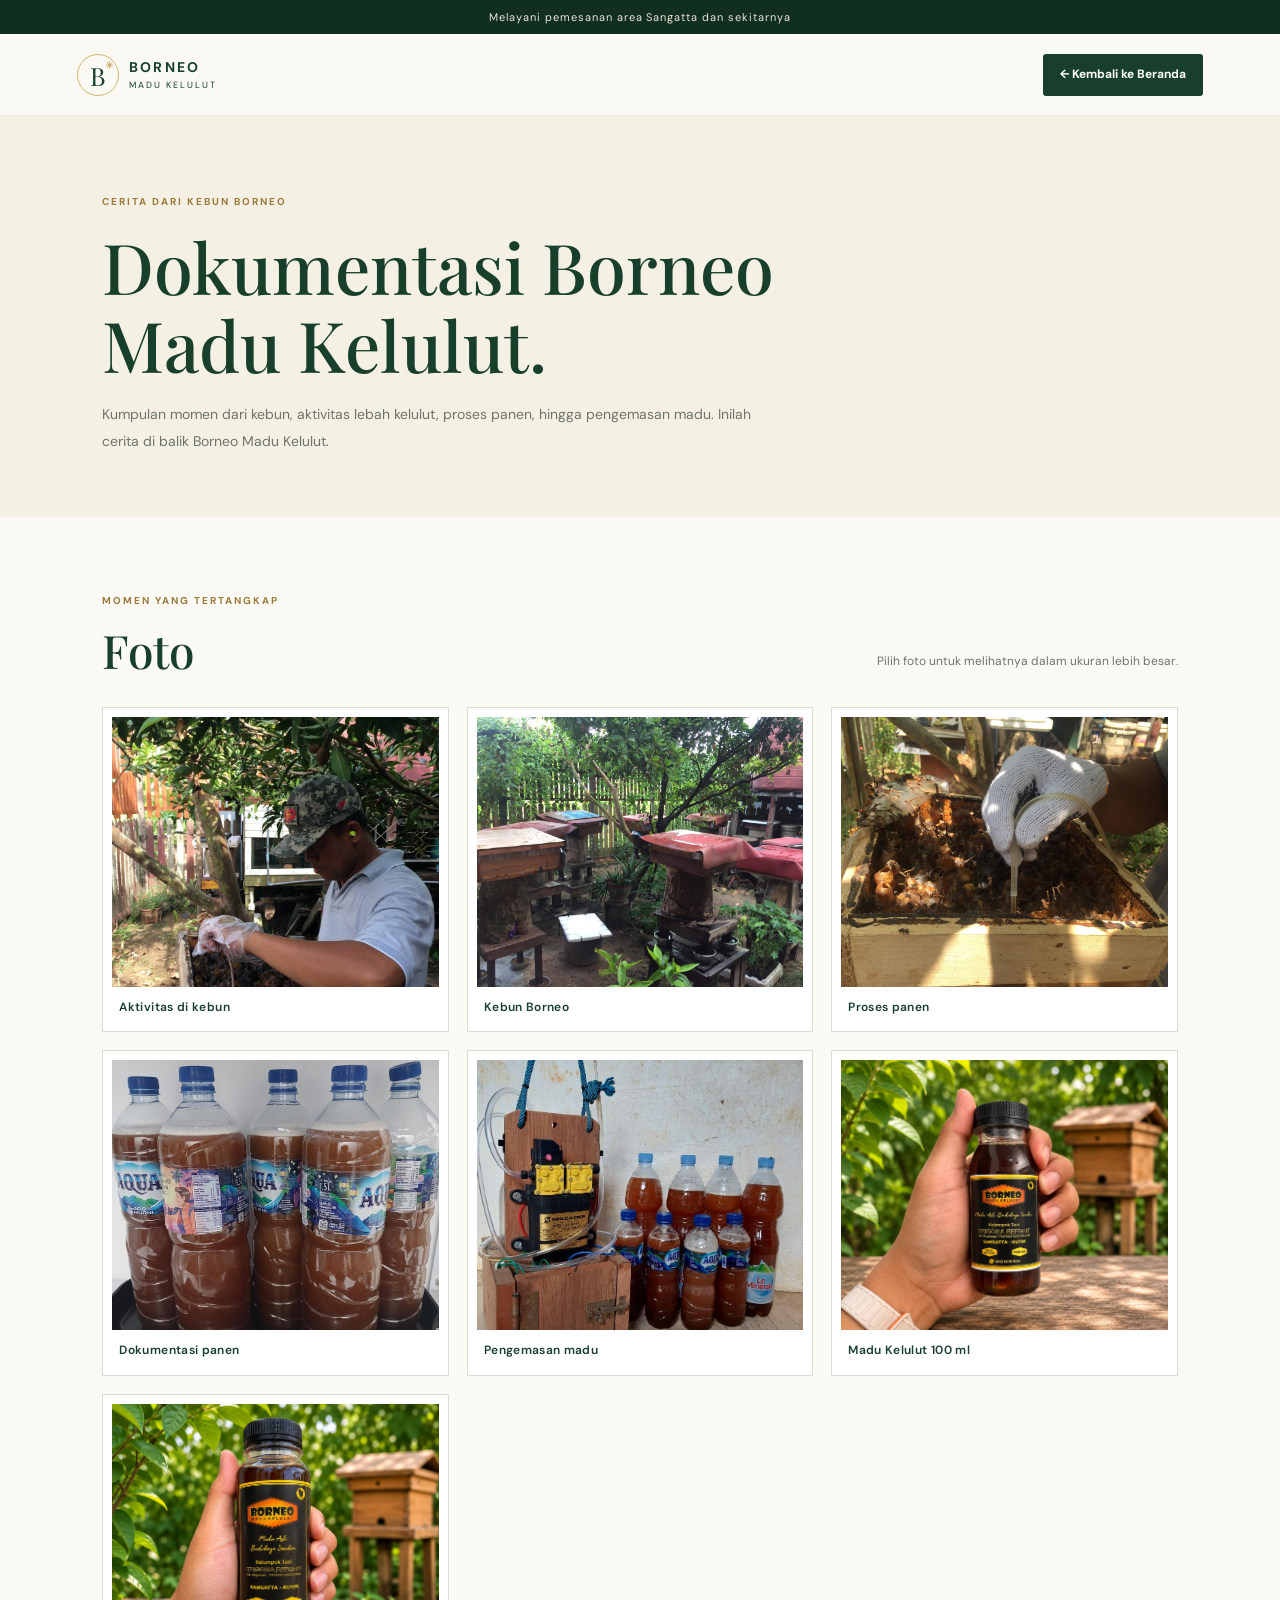
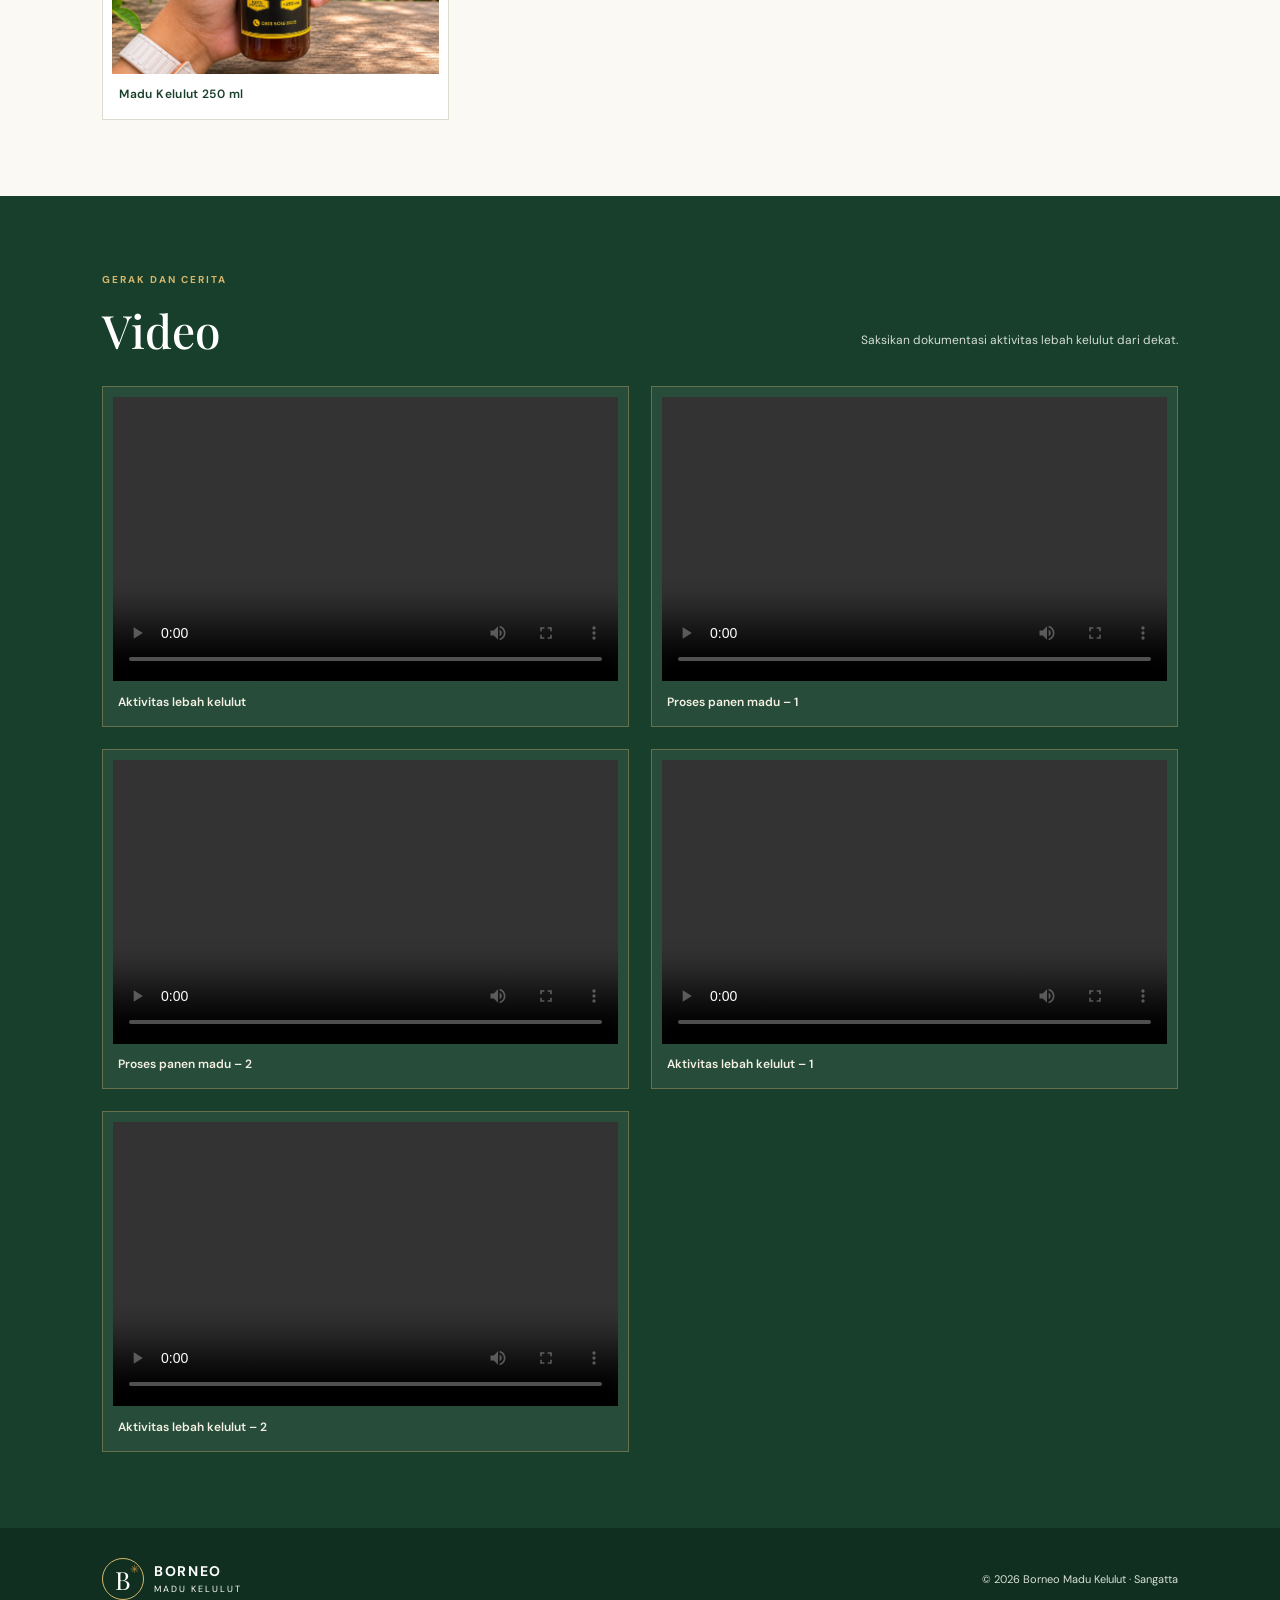
==== dokumentasi.html @ 803c5f69 "Add files via upload" ====
<!DOCTYPE html>
<html lang="id">
<head>
  <meta charset="UTF-8">
  <meta name="viewport" content="width=device-width, initial-scale=1.0">
  <meta name="theme-color" content="#173F2B">
  <meta name="description" content="Dokumentasi foto dan video Borneo Madu Kelulut dari kebun, lebah, panen, hingga pengemasan.">
  <title>Dokumentasi | Borneo Madu Kelulut</title>
  <link rel="preconnect" href="https://fonts.googleapis.com">
  <link rel="preconnect" href="https://fonts.gstatic.com" crossorigin>
  <link href="https://fonts.googleapis.com/css2?family=DM+Sans:wght@400;500;600;700&family=Playfair+Display:wght@500;600;700&display=swap" rel="stylesheet">
  <style>
    :root{--forest:#173F2B;--forest-deep:#102F20;--gold:#D6B66D;--ivory:#F5F0E4;--paper:#FBF9F3;--ink:#292D27;--muted:#6D756B;--line:#DEDCCF;--serif:"Playfair Display",Georgia,serif;--sans:"DM Sans",Arial,sans-serif}
    *{box-sizing:border-box}html{scroll-behavior:smooth}body{margin:0;background:var(--paper);color:var(--ink);font-family:var(--sans);line-height:1.65}a{color:inherit;text-decoration:none}
    .announcement{background:var(--forest-deep);color:#E9E5D8;text-align:center;padding:8px 16px;font-size:11px;letter-spacing:.09em}
    .site-header{min-height:82px;display:flex;align-items:center;justify-content:space-between;gap:20px;padding:14px max(6vw,24px);background:var(--paper);position:sticky;top:0;z-index:20;border-bottom:1px solid rgba(23,63,43,.08)}
    .brand{display:inline-flex;align-items:center;gap:10px;color:var(--forest)}.brand-mark{width:42px;height:42px;display:grid;place-items:center;border:1px solid var(--gold);border-radius:50%;font-family:var(--serif);font-size:25px;position:relative}.brand-mark span{color:#B58D3F;font-size:11px;position:absolute;top:1px;right:4px}.brand-copy{display:flex;flex-direction:column;line-height:1.2;letter-spacing:.14em}.brand-copy strong{font-size:14px}.brand-copy small{font-size:9px;letter-spacing:.22em;margin-top:4px}
    .back-link{background:var(--forest);color:#fff;padding:11px 17px;border-radius:3px;font-size:12px;font-weight:700}.back-link:hover{background:var(--forest-deep)}
    .page-hero{background:var(--ivory);padding:78px max(8vw,28px) 62px}.eyebrow{color:#9B7A3D;font-size:10px;letter-spacing:.2em;font-weight:700;margin:0 0 16px}h1,h2{font-family:var(--serif);color:var(--forest);font-weight:500;line-height:1.12}h1{font-size:clamp(42px,6vw,70px);max-width:850px;margin:0 0 18px}.page-intro{color:var(--muted);max-width:650px;font-size:14px;line-height:1.9;margin:0}main{max-width:1440px;margin:0 auto}
    .content-section{padding:76px max(8vw,28px)}.section-head{display:flex;justify-content:space-between;align-items:end;gap:30px;margin-bottom:30px}.section-head h2{font-size:clamp(32px,4vw,46px);margin:0}.section-note{color:var(--muted);font-size:12px;max-width:350px;margin:0 0 5px}
    .photo-grid{display:grid;grid-template-columns:repeat(3,minmax(0,1fr));gap:18px}.photo-card{border:1px solid var(--line);background:#fff;padding:9px;cursor:zoom-in;overflow:hidden;text-align:left;font:inherit}.photo-card img{display:block;width:100%;height:270px;object-fit:cover;transition:transform .35s ease}.photo-card:hover img{transform:scale(1.025)}.photo-caption{padding:11px 7px 5px;color:var(--forest);font-size:12px;font-weight:600;letter-spacing:.03em}
    .video-section{background:var(--forest);color:#fff}.video-section .section-head h2{color:#fff}.video-section .eyebrow{color:var(--gold)}.video-section .section-note{color:#D5DDD5}.video-grid{display:grid;grid-template-columns:repeat(2,minmax(0,1fr));gap:22px}.video-card{background:rgba(255,255,255,.07);border:1px solid rgba(214,182,109,.35);padding:10px}.video-card video{display:block;width:100%;aspect-ratio:16/9;object-fit:cover;background:#0b2116}.video-caption{color:#F5F0E4;padding:12px 5px 3px;font-size:12px;font-weight:600}
    .footer{background:var(--forest-deep);color:#D9E0D8;padding:30px max(8vw,28px);display:flex;justify-content:space-between;align-items:center;gap:20px;font-size:11px}.footer .brand{color:#fff}.footer p{margin:0}
    .lightbox{position:fixed;inset:0;background:rgba(8,20,13,.92);display:none;align-items:center;justify-content:center;padding:28px;z-index:100}.lightbox.open{display:flex}.lightbox img{max-width:min(1100px,92vw);max-height:86vh;object-fit:contain;box-shadow:0 15px 50px rgba(0,0,0,.35)}.lightbox-close{position:absolute;top:18px;right:24px;border:1px solid rgba(255,255,255,.55);background:transparent;color:white;border-radius:50%;width:42px;height:42px;font-size:25px;cursor:pointer}
    @media(max-width:850px){.page-hero{padding-top:58px}.content-section{padding-top:60px;padding-bottom:60px}.photo-grid{grid-template-columns:repeat(2,minmax(0,1fr))}.photo-card img{height:230px}}
    @media(max-width:560px){.site-header{min-height:70px;padding:12px 20px}.brand-mark{width:38px;height:38px}.brand-copy strong{font-size:12px}.brand-copy small{font-size:8px}.back-link{padding:10px 12px;font-size:10px}.page-hero{padding:48px 22px 42px}.content-section{padding:52px 20px}.section-head{display:block}.section-note{margin-top:14px}.photo-grid{grid-template-columns:1fr 1fr;gap:10px}.photo-card{padding:6px}.photo-card img{height:170px}.photo-caption{font-size:10px}.video-grid{grid-template-columns:1fr}.footer{display:block;padding:25px 20px}.footer p{margin-top:12px}}
  </style>
</head>
<body>
  <div class="announcement">Melayani pemesanan area Sangatta dan sekitarnya</div>
  <header class="site-header">
    <a class="brand" href="index.html" aria-label="Borneo Madu Kelulut - Beranda"><span class="brand-mark">B<span>✳</span></span><span class="brand-copy"><strong>BORNEO</strong><small>MADU KELULUT</small></span></a>
    <a class="back-link" href="index.html">← Kembali ke Beranda</a>
  </header>
  <main>
    <section class="page-hero"><p class="eyebrow">CERITA DARI KEBUN BORNEO</p><h1>Dokumentasi Borneo Madu Kelulut.</h1><p class="page-intro">Kumpulan momen dari kebun, aktivitas lebah kelulut, proses panen, hingga pengemasan madu. Inilah cerita di balik Borneo Madu Kelulut.</p></section>
    <section class="content-section" id="foto">
      <div class="section-head"><div><p class="eyebrow">MOMEN YANG TERTANGKAP</p><h2>Foto</h2></div><p class="section-note">Pilih foto untuk melihatnya dalam ukuran lebih besar.</p></div>
      <div class="photo-grid">
        <button class="photo-card" type="button" data-full="Foto/Foto-Utama.jpeg" aria-label="Perbesar foto utama"><img src="Foto/Foto-Utama.jpeg" alt="Aktivitas budidaya lebah kelulut" loading="lazy"><div class="photo-caption">Aktivitas di kebun</div></button>
        <button class="photo-card" type="button" data-full="Foto/Foto-Kebun.jpeg" aria-label="Perbesar foto kebun"><img src="Foto/Foto-Kebun.jpeg" alt="Kebun Borneo Madu Kelulut" loading="lazy"><div class="photo-caption">Kebun Borneo</div></button>
        <button class="photo-card" type="button" data-full="Foto/Foto-Panen.jpeg" aria-label="Perbesar foto panen"><img src="Foto/Foto-Panen.jpeg" alt="Proses panen madu kelulut" loading="lazy"><div class="photo-caption">Proses panen</div></button>
        <button class="photo-card" type="button" data-full="Foto/foto-panen-02.jpg" aria-label="Perbesar foto panen kedua">
  <img src="Foto/foto-panen-02.jpg" alt="Dokumentasi proses panen madu kelulut" loading="lazy">
  <div class="photo-caption">Dokumentasi panen</div>
</button>
        <button class="photo-card" type="button" data-full="Foto/Foto-Kemasan.jpeg" aria-label="Perbesar foto kemasan"><img src="Foto/Foto-Kemasan.jpeg" alt="Pengemasan madu kelulut" loading="lazy"><div class="photo-caption">Pengemasan madu</div></button>
        <button class="photo-card" type="button" data-full="Foto/foto-produk-100ml.png" aria-label="Perbesar foto madu 100 ml"><img src="Foto/foto-produk-100ml.png" alt="Produk madu kelulut 100 ml" loading="lazy"><div class="photo-caption">Madu Kelulut 100 ml</div></button>
        <button class="photo-card" type="button" data-full="Foto/foto-produk-250ml.png" aria-label="Perbesar foto madu 250 ml"><img src="Foto/foto-produk-250ml.png" alt="Produk madu kelulut 250 ml" loading="lazy"><div class="photo-caption">Madu Kelulut 250 ml</div></button>
      </div>
    </section>
    <section class="content-section video-section" id="video">
      <div class="section-head"><div><p class="eyebrow">GERAK DAN CERITA</p><h2>Video</h2></div><p class="section-note">Saksikan dokumentasi aktivitas lebah kelulut dari dekat.</p></div>
      <div class="video-grid">

  <article class="video-card">
    <video controls playsinline preload="metadata">
      <source src="Foto/Video-Lebah Kelulut.mp4" type="video/mp4">
    </video>
    <div class="video-caption">Aktivitas lebah kelulut</div>
  </article>

  <article class="video-card">
    <video controls playsinline preload="metadata">
      <source src="Foto/video-panen-01.MP4" type="video/mp4">
    </video>
    <div class="video-caption">Proses panen madu – 1</div>
  </article>

  <article class="video-card">
    <video controls playsinline preload="metadata">
      <source src="Foto/video-panen-02.MP4" type="video/mp4">
    </video>
    <div class="video-caption">Proses panen madu – 2</div>
  </article>
  <article class="video-card">
  <video controls playsinline preload="metadata">
    <source src="Foto/video-lebah-01.mp4" type="video/mp4">
  </video>
  <div class="video-caption">Aktivitas lebah kelulut – 1</div>
</article>
<article class="video-card">
  <video controls playsinline preload="metadata">
    <source src="Foto/video-lebah-02.mp4" type="video/mp4">
  </video>
  <div class="video-caption">Aktivitas lebah kelulut – 2</div>
</article>
</div>
    </section>
  </main>
  <footer class="footer"><a class="brand" href="index.html"><span class="brand-mark">B<span>✳</span></span><span class="brand-copy"><strong>BORNEO</strong><small>MADU KELULUT</small></span></a><p>© <span id="year"></span> Borneo Madu Kelulut · Sangatta</p></footer>
  <div class="lightbox" id="lightbox" role="dialog" aria-modal="true" aria-label="Tampilan foto besar"><button class="lightbox-close" type="button" aria-label="Tutup foto">×</button><img src="" alt=""></div>
  <script>
    document.getElementById('year').textContent = new Date().getFullYear();
    const lightbox = document.getElementById('lightbox');
    const lightboxImage = lightbox.querySelector('img');
    document.querySelectorAll('.photo-card').forEach((card) => card.addEventListener('click', () => {
      lightboxImage.src = card.dataset.full;
      lightboxImage.alt = card.querySelector('img').alt;
      lightbox.classList.add('open');
    }));
    function closeLightbox(){ lightbox.classList.remove('open'); lightboxImage.src = ''; }
    lightbox.querySelector('.lightbox-close').addEventListener('click', closeLightbox);
    lightbox.addEventListener('click', (event) => { if(event.target === lightbox) closeLightbox(); });
    document.addEventListener('keydown', (event) => { if(event.key === 'Escape') closeLightbox(); });
  </script>
</body>
</html>
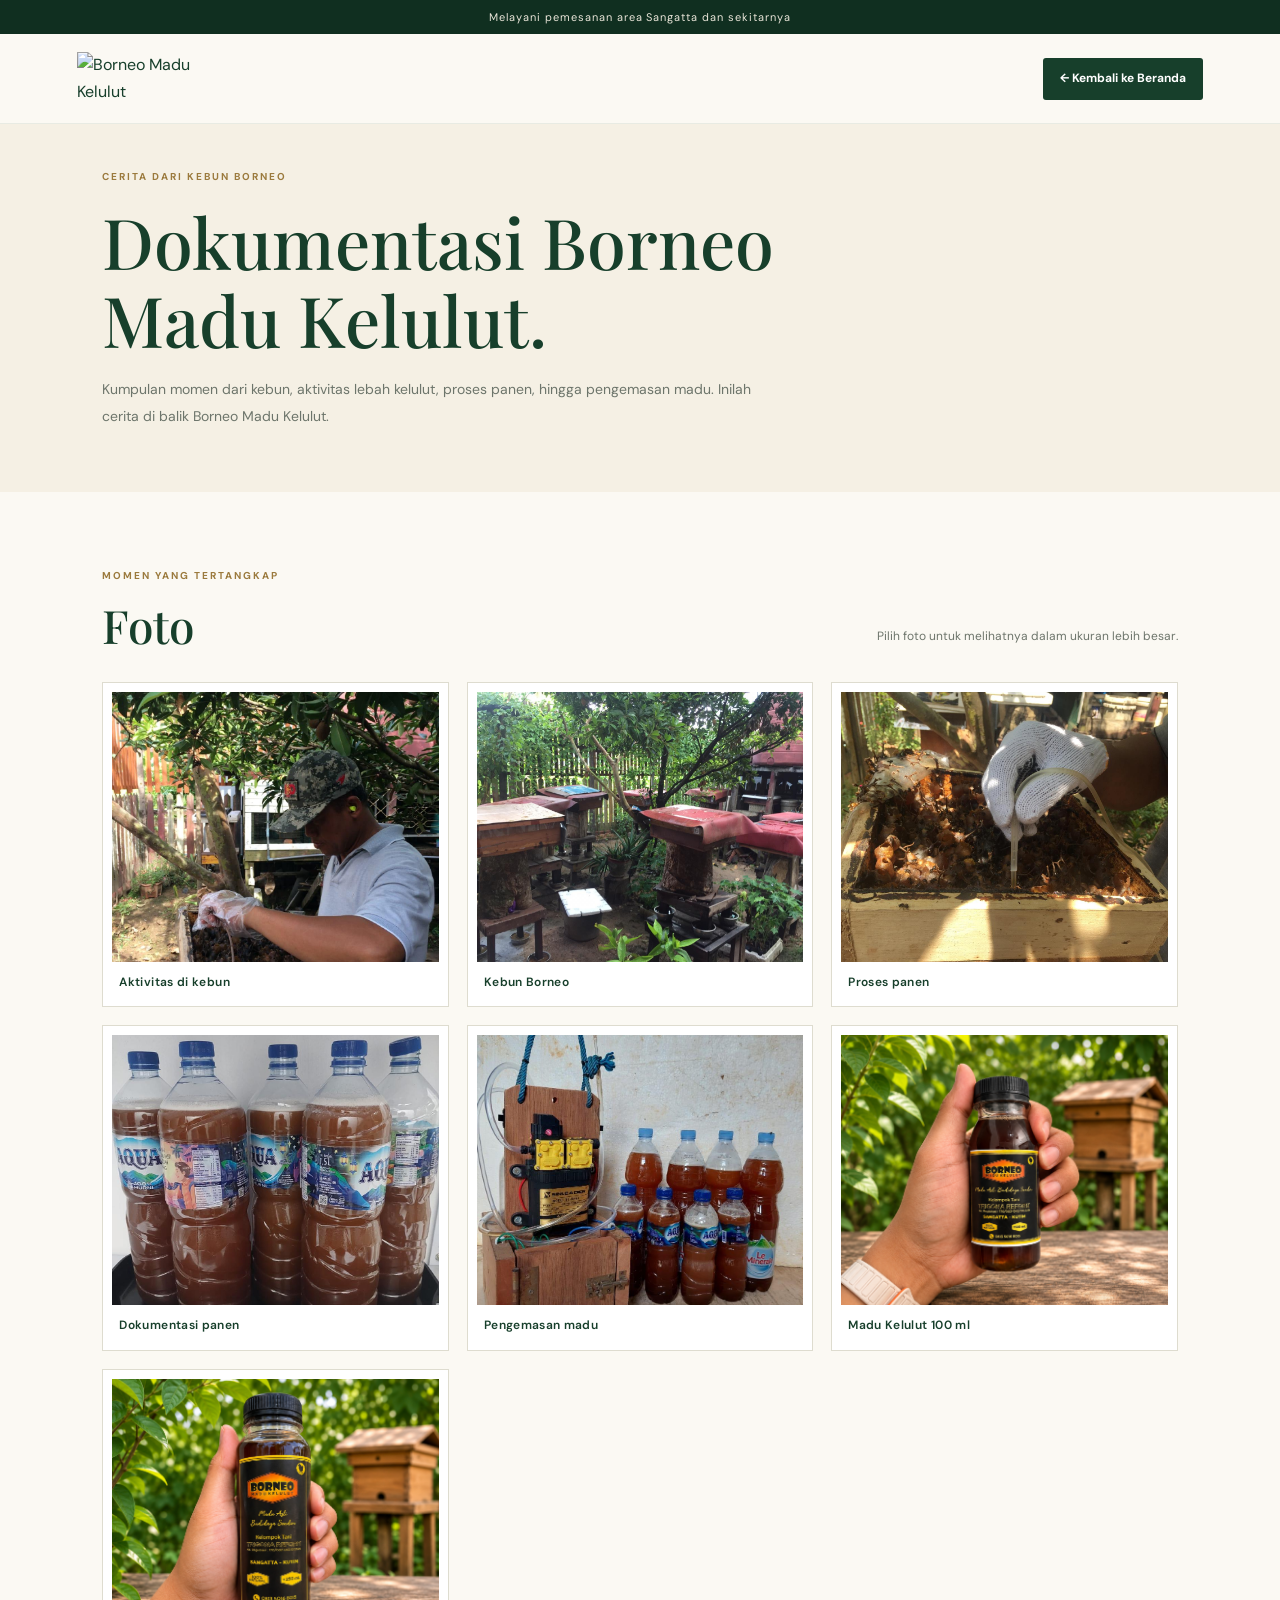
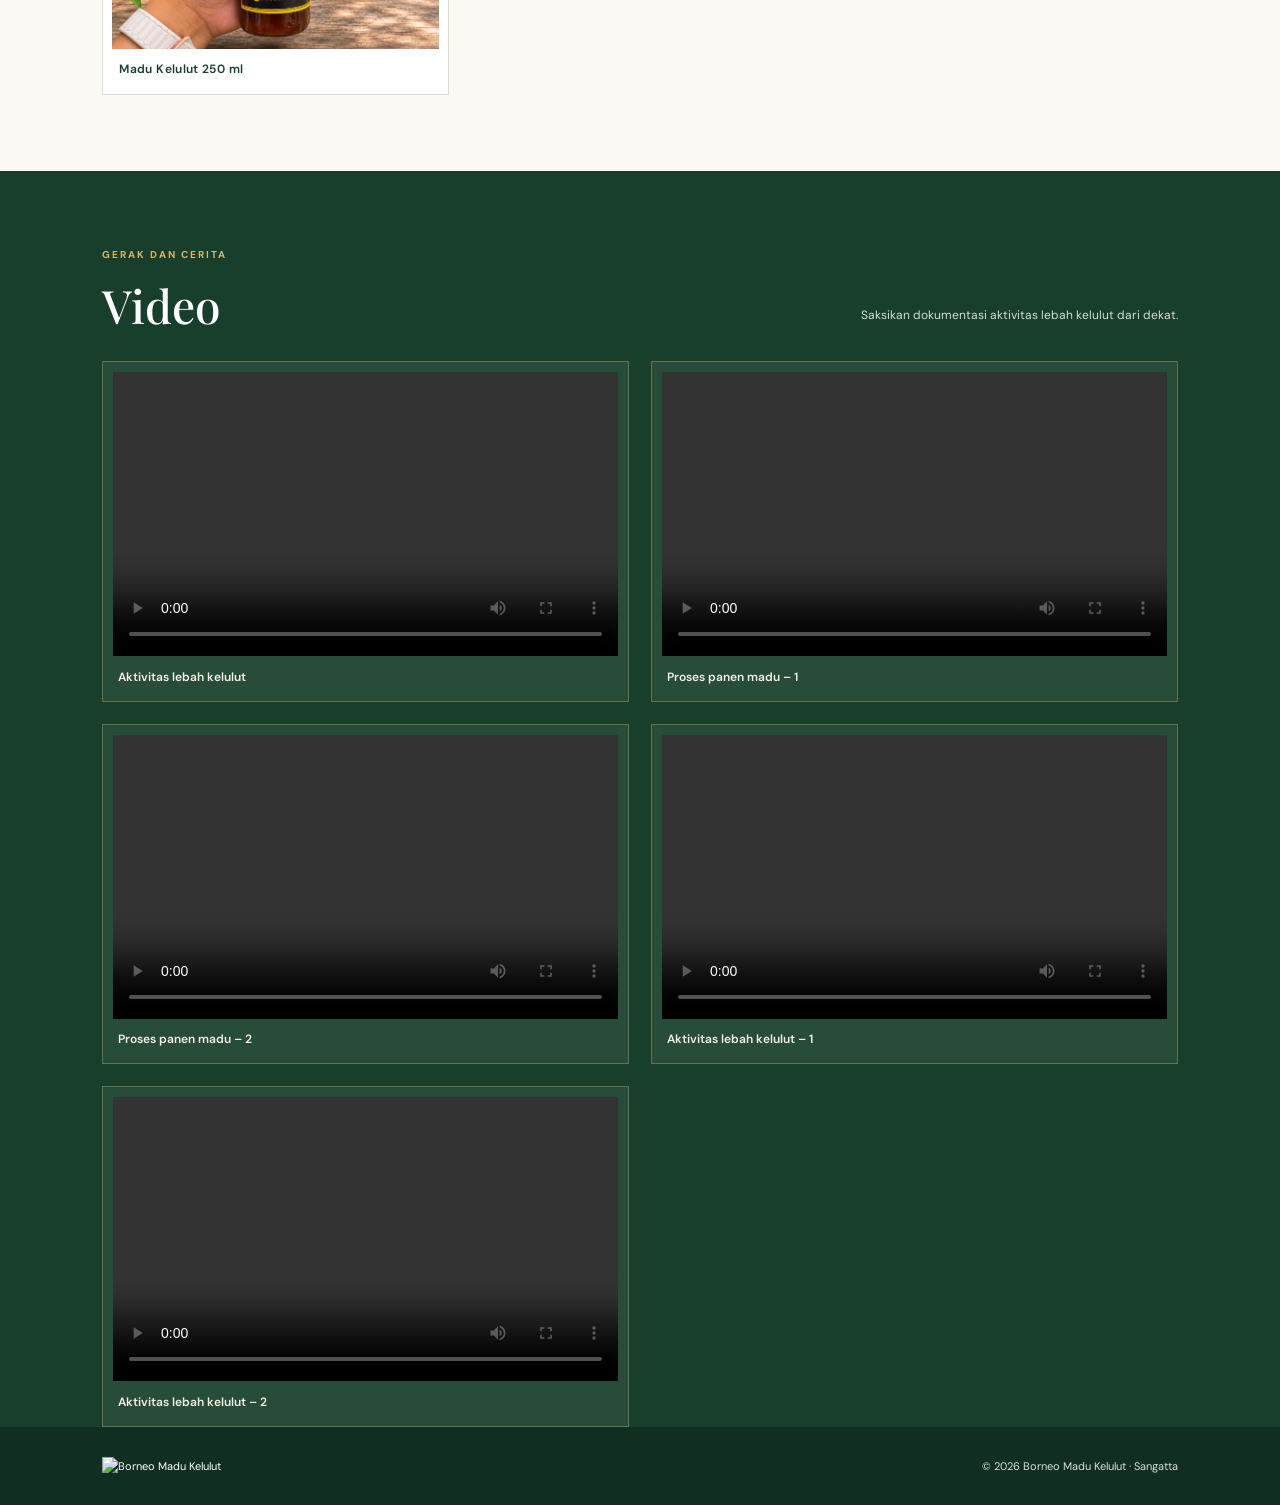
==== commit a1eac803: "Update dokumentasi.html" ====
--- a/dokumentasi.html
+++ b/dokumentasi.html
@@ -13,23 +13,48 @@
     :root{--forest:#173F2B;--forest-deep:#102F20;--gold:#D6B66D;--ivory:#F5F0E4;--paper:#FBF9F3;--ink:#292D27;--muted:#6D756B;--line:#DEDCCF;--serif:"Playfair Display",Georgia,serif;--sans:"DM Sans",Arial,sans-serif}
     *{box-sizing:border-box}html{scroll-behavior:smooth}body{margin:0;background:var(--paper);color:var(--ink);font-family:var(--sans);line-height:1.65}a{color:inherit;text-decoration:none}
     .announcement{background:var(--forest-deep);color:#E9E5D8;text-align:center;padding:8px 16px;font-size:11px;letter-spacing:.09em}
-    .site-header{min-height:82px;display:flex;align-items:center;justify-content:space-between;gap:20px;padding:14px max(6vw,24px);background:var(--paper);position:sticky;top:0;z-index:20;border-bottom:1px solid rgba(23,63,43,.08)}
+    .site-header{
+  min-height:82px;
+  height:90px;
+  display:flex;
+  align-items:center;
+  justify-content:space-between;
+  gap:20px;
+  padding:10px max(6vw,24px);
+  background:var(--paper);
+  position:sticky;
+  top:0;
+  z-index:20;
+  border-bottom:1px solid rgba(23,63,43,.08);
+}
     .brand{display:inline-flex;align-items:center;gap:10px;color:var(--forest)}.brand-mark{width:42px;height:42px;display:grid;place-items:center;border:1px solid var(--gold);border-radius:50%;font-family:var(--serif);font-size:25px;position:relative}.brand-mark span{color:#B58D3F;font-size:11px;position:absolute;top:1px;right:4px}.brand-copy{display:flex;flex-direction:column;line-height:1.2;letter-spacing:.14em}.brand-copy strong{font-size:14px}.brand-copy small{font-size:9px;letter-spacing:.22em;margin-top:4px}
     .back-link{background:var(--forest);color:#fff;padding:11px 17px;border-radius:3px;font-size:12px;font-weight:700}.back-link:hover{background:var(--forest-deep)}
-    .page-hero{background:var(--ivory);padding:78px max(8vw,28px) 62px}.eyebrow{color:#9B7A3D;font-size:10px;letter-spacing:.2em;font-weight:700;margin:0 0 16px}h1,h2{font-family:var(--serif);color:var(--forest);font-weight:500;line-height:1.12}h1{font-size:clamp(42px,6vw,70px);max-width:850px;margin:0 0 18px}.page-intro{color:var(--muted);max-width:650px;font-size:14px;line-height:1.9;margin:0}main{max-width:1440px;margin:0 auto}
+    .page-hero{background:var(--ivory);padding:45px max(8vw,28px) 62px}.eyebrow{color:#9B7A3D;font-size:10px;letter-spacing:.2em;font-weight:700;margin:0 0 16px}h1,h2{font-family:var(--serif);color:var(--forest);font-weight:500;line-height:1.12}h1{font-size:clamp(42px,6vw,70px);max-width:850px;margin:0 0 18px}.page-intro{color:var(--muted);max-width:650px;font-size:14px;line-height:1.9;margin:0}main{max-width:1440px;margin:0 auto}
     .content-section{padding:76px max(8vw,28px)}.section-head{display:flex;justify-content:space-between;align-items:end;gap:30px;margin-bottom:30px}.section-head h2{font-size:clamp(32px,4vw,46px);margin:0}.section-note{color:var(--muted);font-size:12px;max-width:350px;margin:0 0 5px}
     .photo-grid{display:grid;grid-template-columns:repeat(3,minmax(0,1fr));gap:18px}.photo-card{border:1px solid var(--line);background:#fff;padding:9px;cursor:zoom-in;overflow:hidden;text-align:left;font:inherit}.photo-card img{display:block;width:100%;height:270px;object-fit:cover;transition:transform .35s ease}.photo-card:hover img{transform:scale(1.025)}.photo-caption{padding:11px 7px 5px;color:var(--forest);font-size:12px;font-weight:600;letter-spacing:.03em}
     .video-section{background:var(--forest);color:#fff}.video-section .section-head h2{color:#fff}.video-section .eyebrow{color:var(--gold)}.video-section .section-note{color:#D5DDD5}.video-grid{display:grid;grid-template-columns:repeat(2,minmax(0,1fr));gap:22px}.video-card{background:rgba(255,255,255,.07);border:1px solid rgba(214,182,109,.35);padding:10px}.video-card video{display:block;width:100%;aspect-ratio:16/9;object-fit:cover;background:#0b2116}.video-caption{color:#F5F0E4;padding:12px 5px 3px;font-size:12px;font-weight:600}
+    .video-section{
+  padding-bottom:0 !important;
+}
     .footer{background:var(--forest-deep);color:#D9E0D8;padding:30px max(8vw,28px);display:flex;justify-content:space-between;align-items:center;gap:20px;font-size:11px}.footer .brand{color:#fff}.footer p{margin:0}
     .lightbox{position:fixed;inset:0;background:rgba(8,20,13,.92);display:none;align-items:center;justify-content:center;padding:28px;z-index:100}.lightbox.open{display:flex}.lightbox img{max-width:min(1100px,92vw);max-height:86vh;object-fit:contain;box-shadow:0 15px 50px rgba(0,0,0,.35)}.lightbox-close{position:absolute;top:18px;right:24px;border:1px solid rgba(255,255,255,.55);background:transparent;color:white;border-radius:50%;width:42px;height:42px;font-size:25px;cursor:pointer}
     @media(max-width:850px){.page-hero{padding-top:58px}.content-section{padding-top:60px;padding-bottom:60px}.photo-grid{grid-template-columns:repeat(2,minmax(0,1fr))}.photo-card img{height:230px}}
     @media(max-width:560px){.site-header{min-height:70px;padding:12px 20px}.brand-mark{width:38px;height:38px}.brand-copy strong{font-size:12px}.brand-copy small{font-size:8px}.back-link{padding:10px 12px;font-size:10px}.page-hero{padding:48px 22px 42px}.content-section{padding:52px 20px}.section-head{display:block}.section-note{margin-top:14px}.photo-grid{grid-template-columns:1fr 1fr;gap:10px}.photo-card{padding:6px}.photo-card img{height:170px}.photo-caption{font-size:10px}.video-grid{grid-template-columns:1fr}.footer{display:block;padding:25px 20px}.footer p{margin-top:12px}}
+  .brand-logo {
+  width: 140px;
+  height: auto;
+  max-width: 100%;
+  object-fit: contain;
+  display: block;
+}
   </style>
 </head>
 <body>
   <div class="announcement">Melayani pemesanan area Sangatta dan sekitarnya</div>
   <header class="site-header">
-    <a class="brand" href="index.html" aria-label="Borneo Madu Kelulut - Beranda"><span class="brand-mark">B<span>✳</span></span><span class="brand-copy"><strong>BORNEO</strong><small>MADU KELULUT</small></span></a>
+    <a class="brand" href="index.html" aria-label="Borneo Madu Kelulut - Beranda">
+  <img src="Foto/logo-borneo.png" alt="Borneo Madu Kelulut" class="brand-logo">
+</a>
     <a class="back-link" href="index.html">← Kembali ke Beranda</a>
   </header>
   <main>
@@ -88,7 +113,7 @@
 </div>
     </section>
   </main>
-  <footer class="footer"><a class="brand" href="index.html"><span class="brand-mark">B<span>✳</span></span><span class="brand-copy"><strong>BORNEO</strong><small>MADU KELULUT</small></span></a><p>© <span id="year"></span> Borneo Madu Kelulut · Sangatta</p></footer>
+  <footer class="footer"><a class="brand" href="index.html" aria-label="Borneo Madu Kelulut - Beranda"><img src="Foto/logo-borneo.png" alt="Borneo Madu Kelulut" class="brand-logo"></a><p>© <span id="year"></span> Borneo Madu Kelulut · Sangatta</p></footer>
   <div class="lightbox" id="lightbox" role="dialog" aria-modal="true" aria-label="Tampilan foto besar"><button class="lightbox-close" type="button" aria-label="Tutup foto">×</button><img src="" alt=""></div>
   <script>
     document.getElementById('year').textContent = new Date().getFullYear();
